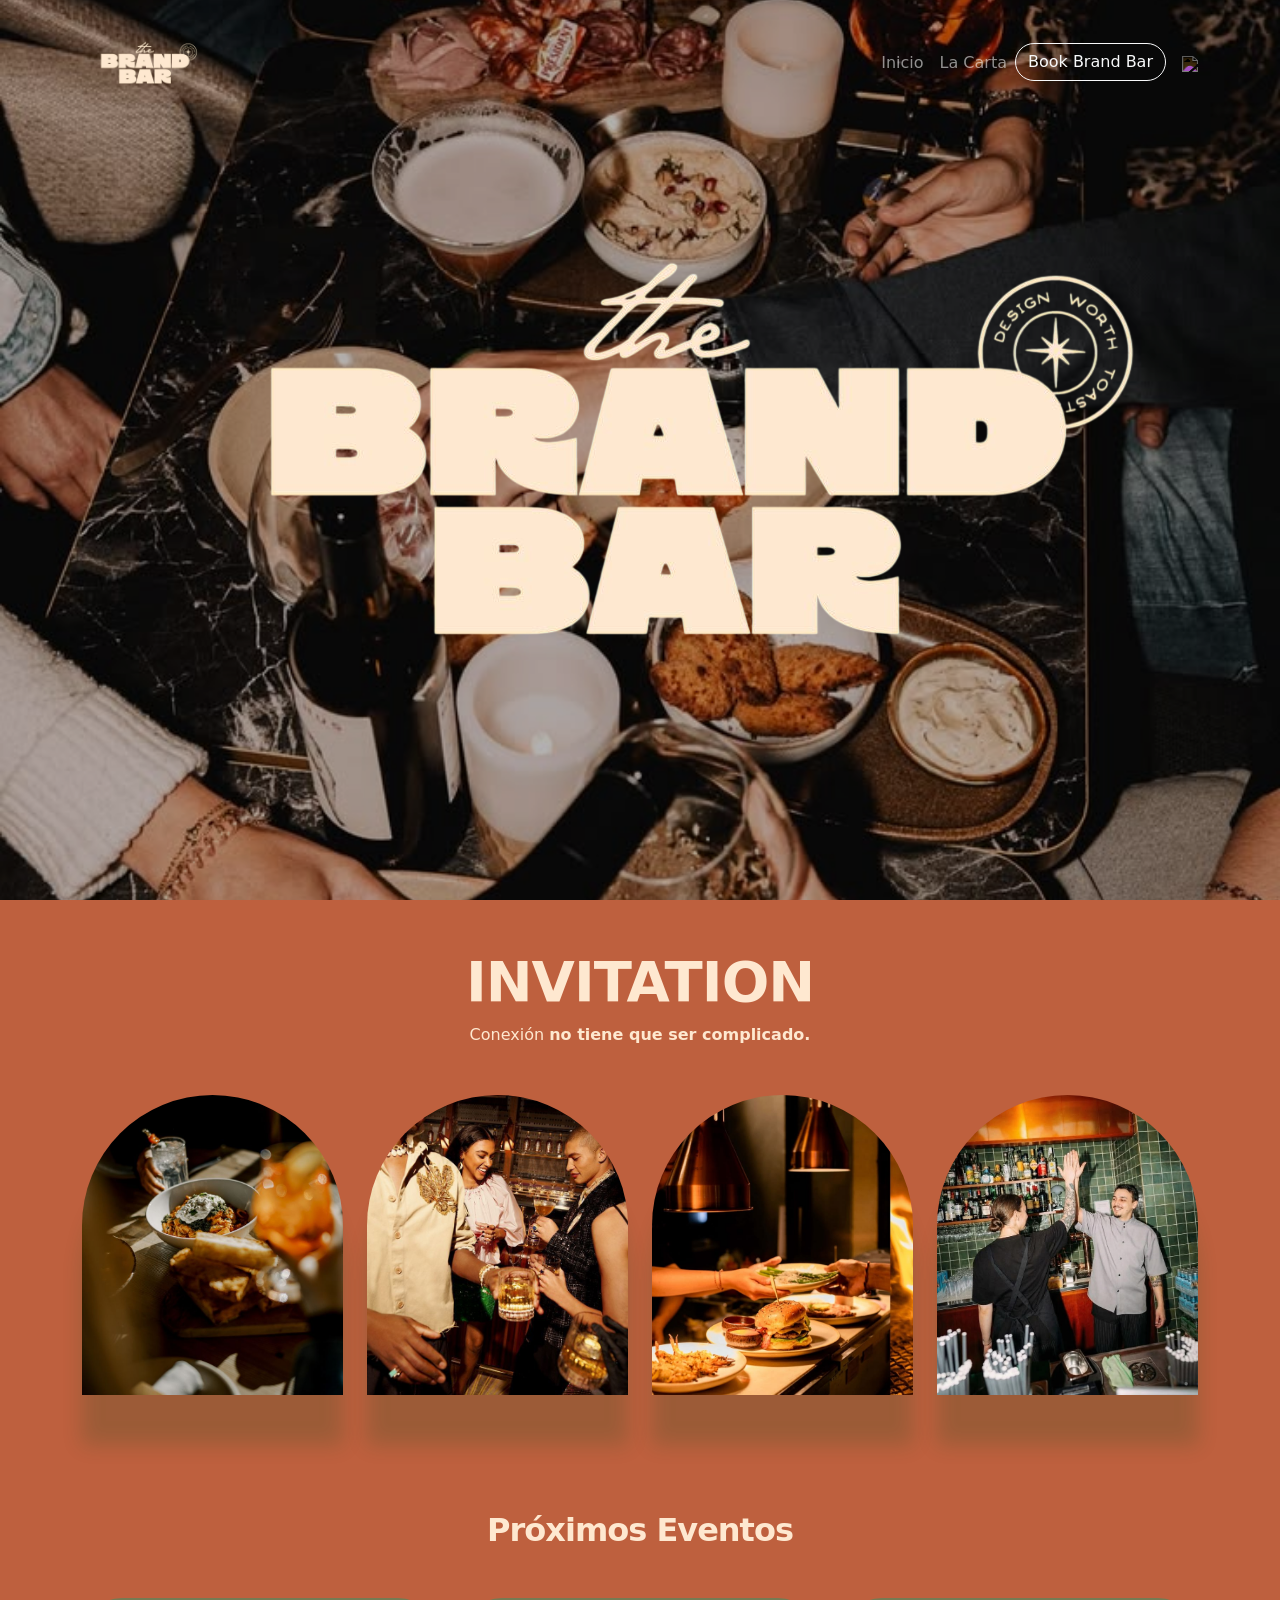
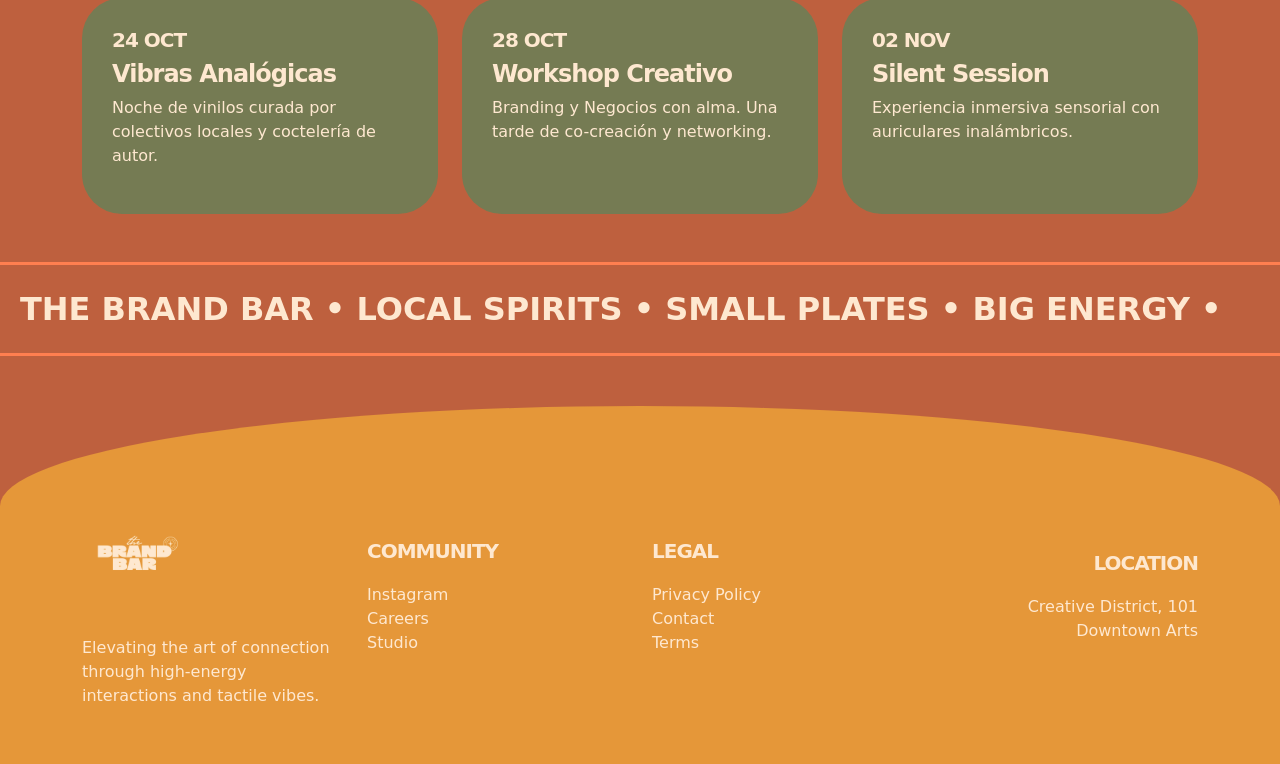
==== index.html @ c362b19d "Add files via upload" ====
<!DOCTYPE html>
<html lang="es">
<head>
    <meta charset="UTF-8">
    <meta name="viewport" content="width=device-width, initial-scale=1.0">
    <title>The Brand Bar</title>
    <link href="https://cdn.jsdelivr.net/npm/bootstrap@5.3.0/dist/css/bootstrap.min.css" rel="stylesheet">
    <link href="https://fonts.googleapis.com/css2?family=Montserrat:wght@300;600&display=swap" rel="stylesheet">
    <link rel="stylesheet" href="style.css">
</head>
<body>

    <nav class="navbar navbar-expand-lg navbar-dark bg-transparent">
        <div class="container">
            <a class="navbar-brand" href="#"><img src="bar.png" alt="Logo" width="50"></a>
            <div class="collapse navbar-collapse" id="navbarNav">
                <ul class="navbar-nav ms-auto">
                    <li class="nav-item"><a class="nav-link" href="index.html">Inicio</a></li>
                    <li class="nav-item"><a class="nav-link" href="carta.html">La Carta</a></li>
                    <li class="nav-item"><a class="btn btn-outline-light" href="book.html">Book Brand Bar</a></li>
                </ul>
            </div>
            <div class="cart-icon-container ms-lg-3">
                <a href="carrito.html" class="position-relative text-decoration-none">
                    <img src="https://cdn-icons-png.flaticon.com/512/1170/1170678.png" width="30" style="filter: invert(1);"> 
                    <span id="cart-badge">0</span>
                </a>
            </div>
        </div>
    </nav>

    <header class="hero">
        <div class="overlay"></div>
        <div class="container text-center">
           <img src="bar.png">
        </div>
    </header>

    <section class="invitation py-5">
        <div class="container text-center">
            <h2 class="display-4"><span class="bold-text">INVITATION</span></h2>
            <p>Conexión <span class="bold-text">no tiene que ser complicado.</span></p>
            <div class="row mt-5">
                <div class="col-md-3"><div class="arch-img img-1"></div></div>
                <div class="col-md-3"><div class="arch-img img-2"></div></div>
                <div class="col-md-3"><div class="arch-img img-3"></div></div>
                <div class="col-md-3"><div class="arch-img img-4"></div></div>
            </div>
        </div>
    </section>

    <section class="events py-5">
    <div class="container">
        <h2 class="text-center mb-5">Próximos Eventos</h2>
        <div class="row">
            <div class="col-md-4">
                <div class="event-card">
                    <h5>24 OCT</h5>
                    <h4>Vibras Analógicas</h4>
                    <p>Noche de vinilos curada por colectivos locales y coctelería de autor.</p>
                </div>
            </div>
            <div class="col-md-4">
                <div class="event-card">
                    <h5>28 OCT</h5>
                    <h4>Workshop Creativo</h4>
                    <p>Branding y Negocios con alma. Una tarde de co-creación y networking.</p>
                </div>
            </div>
            <div class="col-md-4">
                <div class="event-card">
                    <h5>02 NOV</h5>
                    <h4>Silent Session</h4>
                    <p>Experiencia inmersiva sensorial con auriculares inalámbricos.</p>
                </div>
            </div>
        </div>
    </div>
    </section>
    <div class="marquee-container">
    <div class="marquee-text">
        <span>THE BRAND BAR • LOCAL SPIRITS • SMALL PLATES • BIG ENERGY •</span>
        <span>THE BRAND BAR • LOCAL SPIRITS • SMALL PLATES • BIG ENERGY •</span>
    </div>
    </div>

    <footer class="footer-section">
        <div class="container">
            <div class="row align-items-center">
                <div class="col-md-3">
                    <img src="bar.png" width="100" alt="Logo">
                    <p class="mt-3">Elevating the art of connection through high-energy interactions and tactile vibes.</p>
                </div>
                <div class="col-md-3">
                    <h5>COMMUNITY</h5>
                    <ul class="list-unstyled">
                        <li><a href="#">Instagram</a></li>
                        <li><a href="#">Careers</a></li>
                        <li><a href="#">Studio</a></li>
                    </ul>
                </div>
                <div class="col-md-3">
                    <h5>LEGAL</h5>
                    <ul class="list-unstyled">
                        <li><a href="#">Privacy Policy</a></li>
                        <li><a href="#">Contact</a></li>
                        <li><a href="#">Terms</a></li>
                    </ul>
                </div>
                <div class="col-md-3 text-end">
                    <h5>LOCATION</h5>
                    <p>Creative District, 101<br>Downtown Arts</p>
                </div>
            </div>
        </div>
    </footer>

    <script src="script.js"></script>
</body>
</html>
---- style.css ----
/* Asegúrate de que html y body ocupen el 100% */
html, body {
    height: 100%;
    margin: 0;
    padding: 0;
    background-color: #be603e;
    color: #fee8d0;
}

.navbar {
    position: absolute; 
    width: 100%;
    z-index: 1000;
    top: 0;
    margin-top: -25px; /* Prueba con -10px, -15px o lo que necesites para subirlo */
}

/* Forzar que el contenedor no tenga margen superior */
.navbar .container {
    padding-top: 0 !important;
    margin-top: 0 !important;
}

.navbar-brand {
    padding-top: 0 !important;
    padding-bottom: 0 !important;
    margin-top: 0 !important;
}

/* El logo grande inicial */
.navbar-brand img {
    width: 120px; /* Tamaño grande inicial */
    transition: all 0.4s ease;
}

/* Ajuste de Grosores (Títulos y Subtítulos) */
h1, h2, h3, h4, h5 {
    font-weight: 800; /* Extra negrita para todos los títulos */
    letter-spacing: -1px;
}

/* Si quieres que una palabra específica sea más gruesa, 
   úsala dentro de un span con clase .bold-text en tu HTML */
.bold-text {
    font-weight: 900;
    color: #fee8d0;
}

.hero {
    height: 100vh;
    background-image: url('her.jpg'); 
    background-size: cover;        /* Esto hace que cubra todo, pero a veces recorta partes */
    background-position: center;   /* Esto centra la imagen para que se vea la parte importante */
    background-repeat: no-repeat;
    display: flex;
    align-items: center;
    justify-content: center;
    position: relative;
}

/* Para que el texto no quede oculto detrás de la imagen */
.hero .container {
    position: relative;
    z-index: 2;
}

.overlay {
    position: absolute;
    top: 0;
    left: 0;
    width: 100%;
    height: 100%;
    background: rgba(0, 0, 0, 0.3); /* Oscurece un poco la imagen para el texto */
    z-index: 1;
}
/* Estilo base para todos los arcos */
.arch-img {
    height: 300px;
    background-size: cover;
    background-position: center;
    border-radius: 150px 150px 0 0;
    transition: transform 0.3s ease;
    margin-bottom: 20px; /* Para separar si hay texto debajo */
}

/* Imagen específica para cada uno */
.img-1 { background-image: url('i1.jpeg'); }
.img-2 { background-image: url('i2.jpeg'); }
.img-3 { background-image: url('i3.jpeg'); }
.img-4 { background-image: url('i4.jpeg'); }

/* Efecto hover */
.arch-img:hover {
    transform: translateY(-10px);
    cursor: pointer;
}

/* Tarjetas de eventos */
.event-card {
    background: #757b53;
    padding: 30px;
    border-radius: 40px;
    height: 100%;
    color: #fee8d0;
}

.marquee-container {
    width: 100%;
    overflow: hidden; /* Oculta lo que se sale del borde */
    background: transparent;
    padding: 20px 0;
    border-top: 3px solid #ff7f50;
    border-bottom: 3px solid  #ff7f50;
    margin-bottom: 40px;
}

.marquee-text {
    display: flex;
    white-space: nowrap;
    animation: marquee 15s linear infinite;
    gap: 40px; /* Esto da aire entre los bloques de texto */
}


.marquee-text span {
    font-size: 2rem;
    font-weight: bold;
    color: #fee8d0;
    padding: 0 20px;
    text-transform: uppercase;
}
.arch-img {
    opacity: 0;
    transition: all 0.5s ease;
    transform: translateY(50px);
    box-shadow: 0 50px 20px rgba(22, 75, 28, 0.2);
    animation: float 3s ease-in-out infinite;
}

.img-1 { animation-delay: 0s; }
.img-2 { animation-delay: 0.5s; }
.img-3 { animation-delay: 1s; }
.img-4 { animation-delay: 1.5s; }

.arch-img.animate-fade-in {
    opacity: 1;
    transform: translateY(0);
}

@keyframes float {
    0% { transform: translateY(0px); }
    50% { transform: translateY(-15px); } /* Sube 15px */
    100% { transform: translateY(0px); }
}

/* La magia de la animación */
@keyframes marquee {
    0% { transform: translateX(0); }
    100% { transform: translateX(-50%); }
}




/* Badge estilizado */
#cart-badge {
    background-color: #ff8a65 !important;
    color: #fee8d0 !important;
    font-size: 0.65rem !important;
    font-weight: bold;
    min-width: 20px;
    height: 20px;
    padding: 0 5px !important;
    display: none; /* Empezamos oculto */
    align-items: center;
    justify-content: center;
    border-radius: 50px !important;
    position: absolute;
    top: -5px;
    right: -10px;
    z-index: 9999; /* Asegura que esté encima de todo */
}s







/* Botón color Crema de tu marca */
.btn-crema {
    background-color: #fee8d0 !important; /* Tu color crema */
    color: #6b7036 !important; /* El color de fondo verde/tierra para que resalte */
    font-weight: bold;
    border-radius: 20px !important;
    padding: 12px;
    transition: 0.3s;
}

.btn-crema:hover {
    background-color:#e59739 !important;
    transform: scale(1.02);
}





/* Espaciado para la nueva página */
.menu-section {
    padding-top: 100px;
    background-color: #be603e; /* Mismo fondo que tu index */
}

/* Estilo para los botones de la carta */
.btn-outline-light {
    border-radius: 20px;
    transition: 0.3s;
}

.btn-outline-light:hover {
    background-color: #fee8d0;
    color: #be603e;
}

.img-carta-1 { background-image: url('c1.jpeg'); }
.img-carta-2 { background-image: url('c2.jpeg'); }
.img-carta-3 { background-image: url('c3.jpeg'); }
.img-carta-4 { background-image: url('c4.jpeg'); }
.img-carta-5 { background-image: url('c5.jpeg'); }
.img-carta-6 { background-image: url('c6.jpeg'); }
.img-carta-7 { background-image: url('c7.jpeg'); }
.img-carta-8 { background-image: url('c8.jpeg'); }
.img-carta-9 { background-image: url('c9.jpeg'); }







.btn-sm {
    width: 30px;
    height: 30px;
    padding: 0;
    border-radius: 50%;
}


.cart-item {
    border: 3px solid #fdf5e6;
    border-radius: 15px !important;
}





/* Estilo para las tarjetas de testimonio */
.card {
    transition: transform 0.3s ease, box-shadow 0.3s ease;
    background-color: #fdf5e6; /* Tu tono crema claro */
}

.card:hover {
    transform: translateY(-10px);
    box-shadow: 0 20px 40px rgba(0,0,0,0.2) !important;
}

.text-warning {
    color: #ffc107 !important; /* El color dorado de las estrellas */
    font-size: 1.2rem;
}







/* Footer con onda */
.footer-section {
    background-color:#e59739; /* El color naranja */
    color:#fee8d0;
    padding: 80px 0 40px;
    margin-top: 50px;
    /* Creamos la curva superior */
    border-top-left-radius: 50% 100px;
    border-top-right-radius: 50% 100px;
}

.footer-section a {
    color: #fee8d0;
    text-decoration: none;
}

.footer-section h5 {
    font-weight: bold;
    margin-bottom: 20px;
}
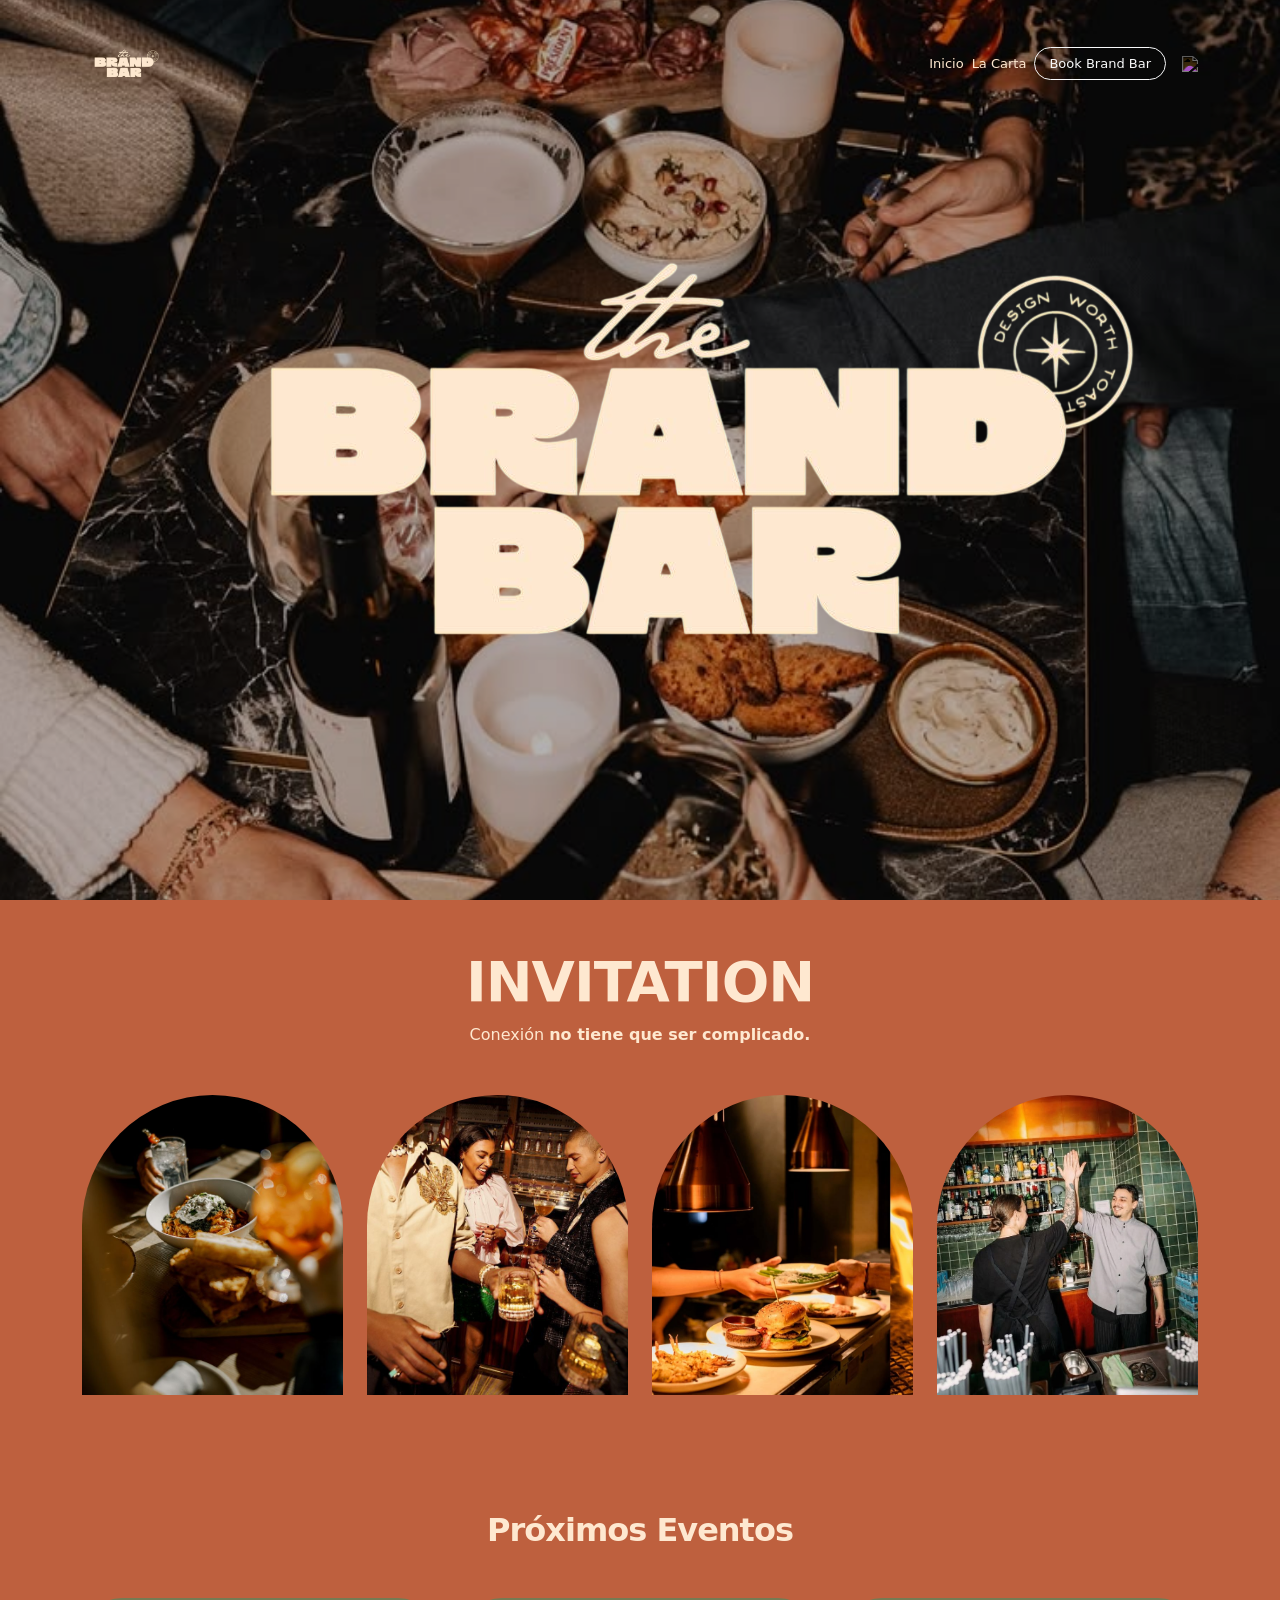
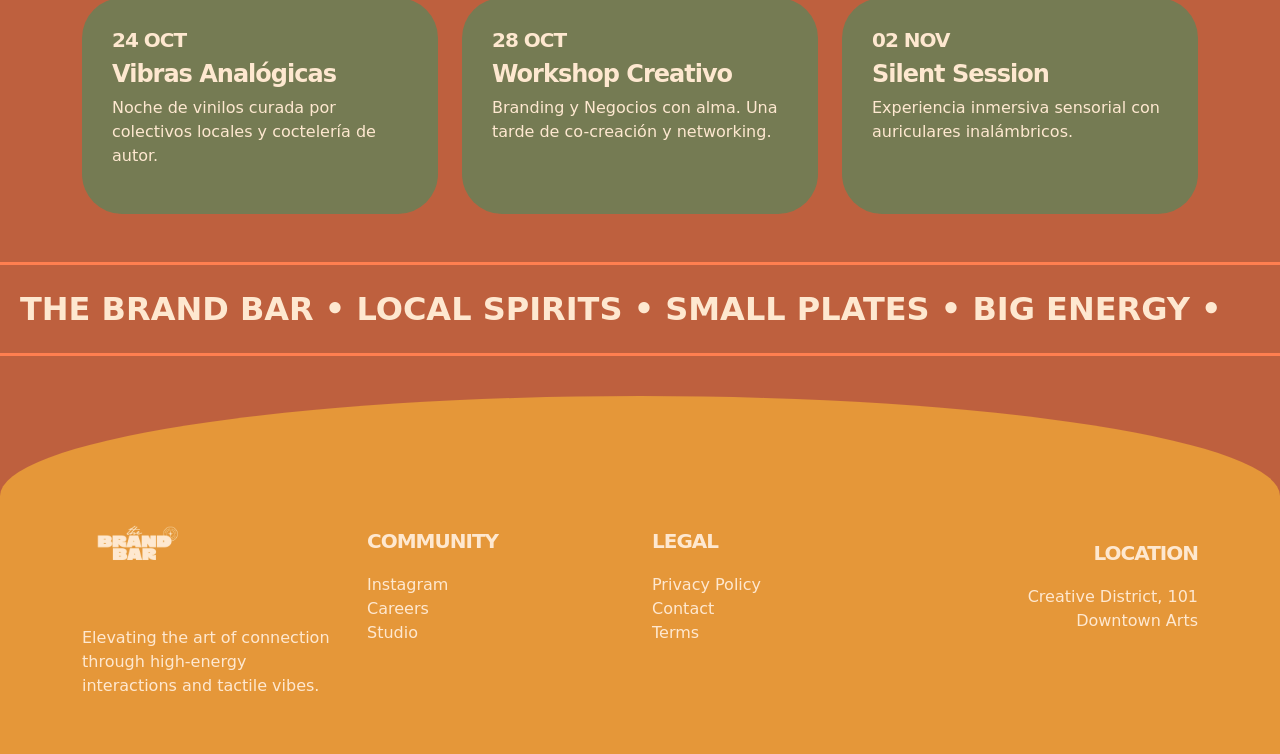
==== commit 7d05d40a: "Update index.html" ====
--- a/index.html
+++ b/index.html
@@ -10,23 +10,23 @@
 </head>
 <body>
 
-    <nav class="navbar navbar-expand-lg navbar-dark bg-transparent">
-        <div class="container">
-            <a class="navbar-brand" href="#"><img src="bar.png" alt="Logo" width="50"></a>
-            <div class="collapse navbar-collapse" id="navbarNav">
-                <ul class="navbar-nav ms-auto">
-                    <li class="nav-item"><a class="nav-link" href="index.html">Inicio</a></li>
-                    <li class="nav-item"><a class="nav-link" href="carta.html">La Carta</a></li>
-                    <li class="nav-item"><a class="btn btn-outline-light" href="book.html">Book Brand Bar</a></li>
-                </ul>
-            </div>
-            <div class="cart-icon-container ms-lg-3">
-                <a href="carrito.html" class="position-relative text-decoration-none">
-                    <img src="https://cdn-icons-png.flaticon.com/512/1170/1170678.png" width="30" style="filter: invert(1);"> 
-                    <span id="cart-badge">0</span>
-                </a>
-            </div>
+    <nav class="navbar navbar-dark bg-transparent">
+    <div class="container">
+        <a class="navbar-brand" href="#"><img src="bar.png" alt="Logo" width="50"></a>
+        
+        <ul class="navbar-nav flex-row gap-2 ms-auto align-items-center">
+            <li class="nav-item"><a class="nav-link" href="index.html">Inicio</a></li>
+            <li class="nav-item"><a class="nav-link" href="carta.html">La Carta</a></li>
+            <li class="nav-item"><a class="btn btn-outline-light" href="book.html">Book Brand Bar</a></li>
+        </ul>
+
+        <div class="cart-icon-container ms-3">
+            <a href="carrito.html" class="position-relative text-decoration-none">
+                <img src="https://cdn-icons-png.flaticon.com/512/1170/1170678.png" width="30" style="filter: invert(1);">
+                <span id="cart-badge">0</span>
+            </a>
         </div>
+    </div>
     </nav>
 
     <header class="hero">
@@ -41,10 +41,10 @@
             <h2 class="display-4"><span class="bold-text">INVITATION</span></h2>
             <p>Conexión <span class="bold-text">no tiene que ser complicado.</span></p>
             <div class="row mt-5">
-                <div class="col-md-3"><div class="arch-img img-1"></div></div>
-                <div class="col-md-3"><div class="arch-img img-2"></div></div>
-                <div class="col-md-3"><div class="arch-img img-3"></div></div>
-                <div class="col-md-3"><div class="arch-img img-4"></div></div>
+                <div class="col-6 col-md-3"><div class="arch-img img-1"></div></div>
+                <div class="col-6 col-md-3"><div class="arch-img img-2"></div></div>
+                <div class="col-6 col-md-3"><div class="arch-img img-3"></div></div>
+                <div class="col-6 col-md-3"><div class="arch-img img-4"></div></div>
             </div>
         </div>
     </section>
@@ -87,11 +87,11 @@
     <footer class="footer-section">
         <div class="container">
             <div class="row align-items-center">
-                <div class="col-md-3">
+                <div class="col-6 col-md-3">
                     <img src="bar.png" width="100" alt="Logo">
                     <p class="mt-3">Elevating the art of connection through high-energy interactions and tactile vibes.</p>
                 </div>
-                <div class="col-md-3">
+                <div class="col-6 col-md-3">
                     <h5>COMMUNITY</h5>
                     <ul class="list-unstyled">
                         <li><a href="#">Instagram</a></li>
@@ -99,7 +99,7 @@
                         <li><a href="#">Studio</a></li>
                     </ul>
                 </div>
-                <div class="col-md-3">
+                <div class="col-6 col-md-3">
                     <h5>LEGAL</h5>
                     <ul class="list-unstyled">
                         <li><a href="#">Privacy Policy</a></li>
@@ -107,7 +107,7 @@
                         <li><a href="#">Terms</a></li>
                     </ul>
                 </div>
-                <div class="col-md-3 text-end">
+                <div class="col-6 col-md-3 text-end">
                     <h5>LOCATION</h5>
                     <p>Creative District, 101<br>Downtown Arts</p>
                 </div>
@@ -116,5 +116,6 @@
     </footer>
 
     <script src="script.js"></script>
+    <script src="https://cdn.jsdelivr.net/npm/bootstrap@5.3.0/dist/js/bootstrap.bundle.min.js"></script>
 </body>
-</html>+</html>
--- a/style.css
+++ b/style.css
@@ -1,4 +1,3 @@
-/* Asegúrate de que html y body ocupen el 100% */
 html, body {
     height: 100%;
     margin: 0;
@@ -7,15 +6,17 @@
     color: #fee8d0;
 }
 
+/* ===== NAVBAR ===== */
 .navbar {
-    position: absolute; 
+    position: fixed;
     width: 100%;
     z-index: 1000;
     top: 0;
-    margin-top: -25px; /* Prueba con -10px, -15px o lo que necesites para subirlo */
-}
-
-/* Forzar que el contenedor no tenga margen superior */
+    padding: 10px 0;
+    background-color: transparent;
+    transition: background-color 0.3s ease;
+}
+
 .navbar .container {
     padding-top: 0 !important;
     margin-top: 0 !important;
@@ -27,30 +28,39 @@
     margin-top: 0 !important;
 }
 
-/* El logo grande inicial */
 .navbar-brand img {
-    width: 120px; /* Tamaño grande inicial */
+    width: 80px;
     transition: all 0.4s ease;
 }
 
-/* Ajuste de Grosores (Títulos y Subtítulos) */
+.navbar .nav-link {
+    font-size: 13px;
+    color: #fee8d0 !important;
+}
+
+.navbar .btn-outline-light {
+    border-radius: 20px;
+    font-size: 13px;
+    padding: 6px 14px;
+}
+
+/* ===== TIPOGRAFÍA ===== */
 h1, h2, h3, h4, h5 {
-    font-weight: 800; /* Extra negrita para todos los títulos */
+    font-weight: 800;
     letter-spacing: -1px;
 }
 
-/* Si quieres que una palabra específica sea más gruesa, 
-   úsala dentro de un span con clase .bold-text en tu HTML */
 .bold-text {
     font-weight: 900;
     color: #fee8d0;
 }
 
+/* ===== HERO ===== */
 .hero {
     height: 100vh;
-    background-image: url('her.jpg'); 
-    background-size: cover;        /* Esto hace que cubra todo, pero a veces recorta partes */
-    background-position: center;   /* Esto centra la imagen para que se vea la parte importante */
+    background-image: url('her.jpg');
+    background-size: cover;
+    background-position: center;
     background-repeat: no-repeat;
     display: flex;
     align-items: center;
@@ -58,7 +68,6 @@
     position: relative;
 }
 
-/* Para que el texto no quede oculto detrás de la imagen */
 .hero .container {
     position: relative;
     z-index: 2;
@@ -70,32 +79,45 @@
     left: 0;
     width: 100%;
     height: 100%;
-    background: rgba(0, 0, 0, 0.3); /* Oscurece un poco la imagen para el texto */
+    background: rgba(0, 0, 0, 0.3);
     z-index: 1;
 }
-/* Estilo base para todos los arcos */
+
+/* ===== ARCH IMAGES ===== */
 .arch-img {
     height: 300px;
     background-size: cover;
     background-position: center;
     border-radius: 150px 150px 0 0;
-    transition: transform 0.3s ease;
-    margin-bottom: 20px; /* Para separar si hay texto debajo */
-}
-
-/* Imagen específica para cada uno */
-.img-1 { background-image: url('i1.jpeg'); }
-.img-2 { background-image: url('i2.jpeg'); }
-.img-3 { background-image: url('i3.jpeg'); }
-.img-4 { background-image: url('i4.jpeg'); }
-
-/* Efecto hover */
+    margin-bottom: 20px;
+    opacity: 0;
+    transition: all 0.5s ease;
+    transform: translateY(50px);
+    animation: float 3s ease-in-out infinite;
+}
+
 .arch-img:hover {
     transform: translateY(-10px);
     cursor: pointer;
 }
 
-/* Tarjetas de eventos */
+.arch-img.animate-fade-in {
+    opacity: 1;
+    transform: translateY(0);
+}
+
+.img-1 { background-image: url('i1.jpeg'); animation-delay: 0s; }
+.img-2 { background-image: url('i2.jpeg'); animation-delay: 0.5s; }
+.img-3 { background-image: url('i3.jpeg'); animation-delay: 1s; }
+.img-4 { background-image: url('i4.jpeg'); animation-delay: 1.5s; }
+
+@keyframes float {
+    0%   { transform: translateY(0px); }
+    50%  { transform: translateY(-15px); }
+    100% { transform: translateY(0px); }
+}
+
+/* ===== EVENTOS ===== */
 .event-card {
     background: #757b53;
     padding: 30px;
@@ -104,13 +126,14 @@
     color: #fee8d0;
 }
 
+/* ===== MARQUEE ===== */
 .marquee-container {
     width: 100%;
-    overflow: hidden; /* Oculta lo que se sale del borde */
+    overflow: hidden;
     background: transparent;
     padding: 20px 0;
     border-top: 3px solid #ff7f50;
-    border-bottom: 3px solid  #ff7f50;
+    border-bottom: 3px solid #ff7f50;
     margin-bottom: 40px;
 }
 
@@ -118,9 +141,8 @@
     display: flex;
     white-space: nowrap;
     animation: marquee 15s linear infinite;
-    gap: 40px; /* Esto da aire entre los bloques de texto */
-}
-
+    gap: 40px;
+}
 
 .marquee-text span {
     font-size: 2rem;
@@ -129,40 +151,13 @@
     padding: 0 20px;
     text-transform: uppercase;
 }
-.arch-img {
-    opacity: 0;
-    transition: all 0.5s ease;
-    transform: translateY(50px);
-    box-shadow: 0 50px 20px rgba(22, 75, 28, 0.2);
-    animation: float 3s ease-in-out infinite;
-}
-
-.img-1 { animation-delay: 0s; }
-.img-2 { animation-delay: 0.5s; }
-.img-3 { animation-delay: 1s; }
-.img-4 { animation-delay: 1.5s; }
-
-.arch-img.animate-fade-in {
-    opacity: 1;
-    transform: translateY(0);
-}
-
-@keyframes float {
-    0% { transform: translateY(0px); }
-    50% { transform: translateY(-15px); } /* Sube 15px */
-    100% { transform: translateY(0px); }
-}
-
-/* La magia de la animación */
+
 @keyframes marquee {
-    0% { transform: translateX(0); }
+    0%   { transform: translateX(0); }
     100% { transform: translateX(-50%); }
 }
 
-
-
-
-/* Badge estilizado */
+/* ===== CART BADGE ===== */
 #cart-badge {
     background-color: #ff8a65 !important;
     color: #fee8d0 !important;
@@ -171,26 +166,20 @@
     min-width: 20px;
     height: 20px;
     padding: 0 5px !important;
-    display: none; /* Empezamos oculto */
+    display: none;
     align-items: center;
     justify-content: center;
     border-radius: 50px !important;
     position: absolute;
     top: -5px;
     right: -10px;
-    z-index: 9999; /* Asegura que esté encima de todo */
-}s
-
-
-
-
-
-
-
-/* Botón color Crema de tu marca */
+    z-index: 9999;
+}
+
+/* ===== BOTONES ===== */
 .btn-crema {
-    background-color: #fee8d0 !important; /* Tu color crema */
-    color: #6b7036 !important; /* El color de fondo verde/tierra para que resalte */
+    background-color: #fee8d0 !important;
+    color: #6b7036 !important;
     font-weight: bold;
     border-radius: 20px !important;
     padding: 12px;
@@ -198,21 +187,10 @@
 }
 
 .btn-crema:hover {
-    background-color:#e59739 !important;
+    background-color: #e59739 !important;
     transform: scale(1.02);
 }
 
-
-
-
-
-/* Espaciado para la nueva página */
-.menu-section {
-    padding-top: 100px;
-    background-color: #be603e; /* Mismo fondo que tu index */
-}
-
-/* Estilo para los botones de la carta */
 .btn-outline-light {
     border-radius: 20px;
     transition: 0.3s;
@@ -221,6 +199,12 @@
 .btn-outline-light:hover {
     background-color: #fee8d0;
     color: #be603e;
+}
+
+/* ===== MENÚ / CARTA ===== */
+.menu-section {
+    padding-top: 90px;
+    background-color: #be603e;
 }
 
 .img-carta-1 { background-image: url('c1.jpeg'); }
@@ -233,12 +217,7 @@
 .img-carta-8 { background-image: url('c8.jpeg'); }
 .img-carta-9 { background-image: url('c9.jpeg'); }
 
-
-
-
-
-
-
+/* ===== CARRITO ===== */
 .btn-sm {
     width: 30px;
     height: 30px;
@@ -246,20 +225,20 @@
     border-radius: 50%;
 }
 
-
 .cart-item {
     border: 3px solid #fdf5e6;
     border-radius: 15px !important;
 }
 
-
-
-
-
-/* Estilo para las tarjetas de testimonio */
+.cart-section {
+    padding-top: 90px;
+    min-height: 60vh;
+}
+
+/* ===== CARDS ===== */
 .card {
     transition: transform 0.3s ease, box-shadow 0.3s ease;
-    background-color: #fdf5e6; /* Tu tono crema claro */
+    background-color: #fdf5e6;
 }
 
 .card:hover {
@@ -268,23 +247,16 @@
 }
 
 .text-warning {
-    color: #ffc107 !important; /* El color dorado de las estrellas */
+    color: #ffc107 !important;
     font-size: 1.2rem;
 }
 
-
-
-
-
-
-
-/* Footer con onda */
+/* ===== FOOTER ===== */
 .footer-section {
-    background-color:#e59739; /* El color naranja */
-    color:#fee8d0;
+    background-color: #e59739;
+    color: #fee8d0;
     padding: 80px 0 40px;
-    margin-top: 50px;
-    /* Creamos la curva superior */
+    margin-top: 0;
     border-top-left-radius: 50% 100px;
     border-top-right-radius: 50% 100px;
 }
@@ -299,4 +271,84 @@
     margin-bottom: 20px;
 }
 
-
+/* ===== RESPONSIVE MÓVIL ===== */
+@media (max-width: 768px) {
+
+    .navbar {
+        background-color: rgba(190, 96, 62, 0.97) !important;
+        padding: 8px 0;
+    }
+
+    .navbar-brand img {
+        width: 60px;
+    }
+
+    .navbar .nav-link {
+        font-size: 10px;
+        padding: 4px 4px !important;
+    }
+
+    .navbar .btn-outline-light {
+        font-size: 9px;
+        padding: 3px 6px !important;
+        white-space: nowrap;
+    }
+
+    .navbar .gap-2 {
+        gap: 4px !important;
+    }
+
+    /* Hero */
+    .hero {
+        padding-top: 0;
+    }
+
+    .hero img {
+        max-width: 200px;
+    }
+
+    /* Invitation: 2 columnas */
+    .invitation .col-md-3 {
+        flex: 0 0 50%;
+        max-width: 50%;
+    }
+
+    /* Arcos más pequeños */
+    .arch-img {
+        height: 160px;
+        border-radius: 80px 80px 0 0;
+    }
+
+    /* Eventos */
+    .events .col-md-4 {
+        margin-bottom: 16px;
+    }
+
+    /* Marquee */
+    .marquee-text span {
+        font-size: 1.2rem;
+    }
+
+    /* Menú carta: 2 columnas en móvil */
+    .menu-section .col-md-4 {
+        flex: 0 0 50%;
+        max-width: 50%;
+        margin-bottom: 24px !important;
+    }
+
+    /* Footer */
+    .footer-section {
+        border-top-left-radius: 30% 60px;
+        border-top-right-radius: 30% 60px;
+        margin-top: 0;
+    }
+
+    .footer-section .col-md-3 {
+        text-align: center;
+        margin-bottom: 24px;
+    }
+
+    .footer-section .text-end {
+        text-align: center !important;
+    }
+}
